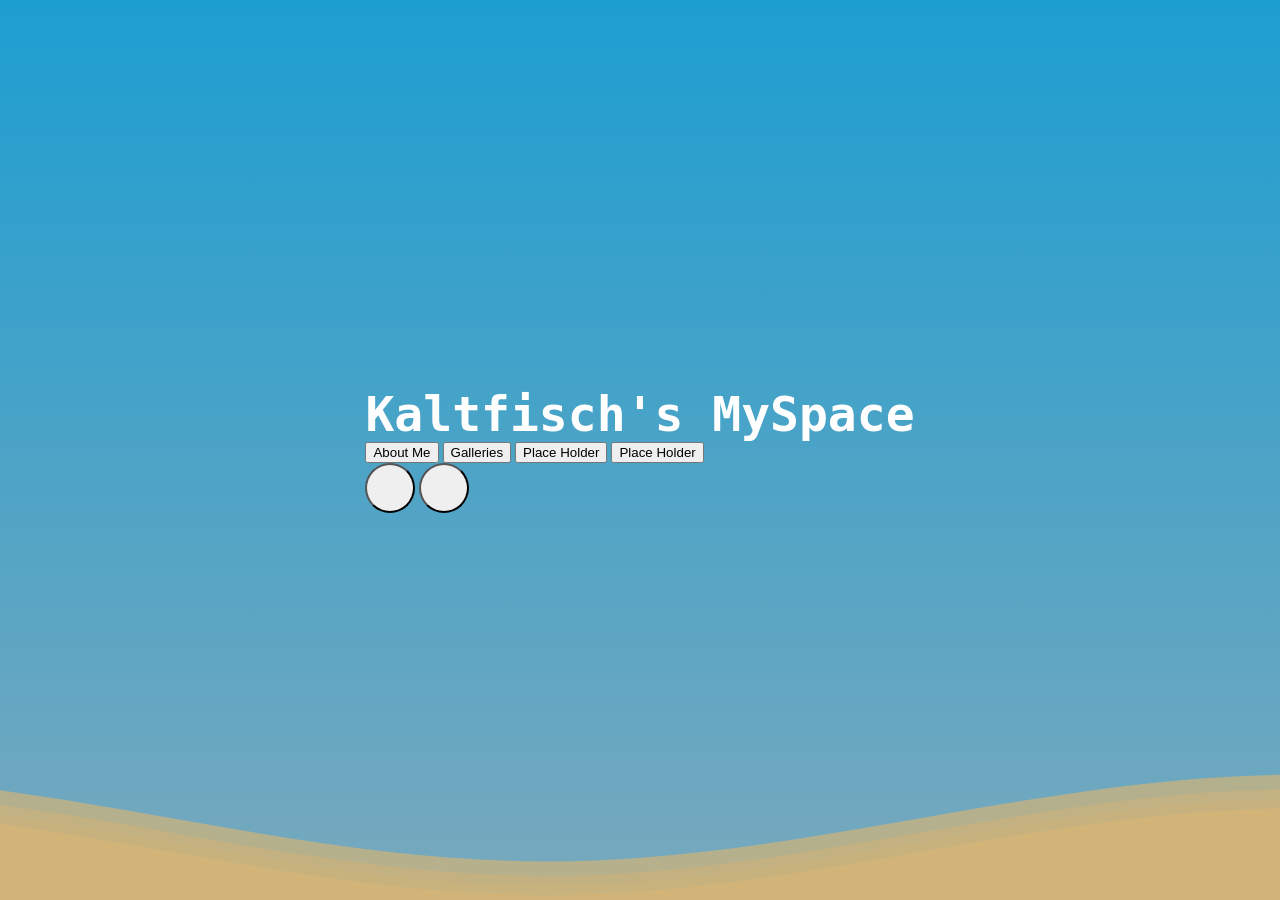
==== index.html @ 04c19750 "prototype uno" ====
<!DOCTYPE html>
<html lang="en">
<head>
    <meta charset="UTF-8">
    <meta name="viewport" content="width=device-width, initial-scale=1.0">
    <title>Document</title>
    <link rel="stylesheet" href="style.css">
</head>
<body>
    <div class="block">
        <!-- <img src="images/thumbnail.png"> -->
        <div id="title">Kaltfisch's MySpace</div>
        <div class="buttons">
            <button id="about-me">About Me</button>
            <button id="galleries">Galleries</button>
            <button>Place Holder</button>
            <button>Place Holder</button>
        </div>
        <audio autoplay loop>
            <source src="bgm.mp3" type="audio/mp3">
            ocean sunset - chill lofi beats by lofidreams
        </audio>
        <div class="links">
            <button id="github"></button>
            <button id="youtube"></button>
        </div>

        <!--Waves start-->
            <svg class="waves" xmlns="http://www.w3.org/2000/svg" xmlns:xlink="http://www.w3.org/1999/xlink" viewBox="0 24 150 28" preserveAspectRatio="none" shape-rendering="auto">
                <defs>
                    <path id="gentle-wave" d="M-160 44c30 0 58-18 88-18s 58 18 88 18 58-18 88-18 58 18 88 18 v44h-352z" />
                </defs>
                <g class="parallax">
                    <use xlink:href="#gentle-wave" x="48" y="0" fill="rgba(210,180,120,0.7)" />
                    <use xlink:href="#gentle-wave" x="48" y="3" fill="rgba(210,180,120,0.5)" />
                    <use xlink:href="#gentle-wave" x="48" y="5" fill="rgba(210,180,120,0.3)" />
                    <use xlink:href="#gentle-wave" x="48" y="7" fill="rgba(210,180,120,1)" />
                </g>
            </svg>
        </div> <!--ref: https://foolishdeveloper.com/css-wave-animation-->
        <!--Waves end-->
    </div>
</body>
</html>
---- style.css ----
body {
    display: flex;
    justify-content: center;
    align-items: center;
}

#title {
    font-family: "Ubuntu Mono", monospace;
    font-size: 48px;
    font-weight: bold;
    color: white;
}

.links button {
    background-size: cover;
    background-position: center;
    background-repeat: no-repeat;
    width: 50px;
    height: 50px;
    border-radius: 50%;
    cursor: pointer;
}

#github {
    background-image: url(images/github-icon.svg);
}

#youtube {
    background-size: 30px;
    background-image: url(images/youtube-icon.svg);
}



/* Waves Animation start*/

body {
    position: relative;
    height: 100vh;
    margin: 0;
    background: #1d9ed1;
    background: linear-gradient(rgba(29, 158, 209, 1) 0%, rgba(121, 169, 189, 1) 100%);
}

.waves {
    position: absolute;
    width: 100%;
    height: 15vh;
    min-height: 100px;
    max-height: 150px;
    bottom: 0;
    left: 0;
}

.parallax>use {
    animation: move-forever 25s cubic-bezier(.55, .5, .45, .5) infinite;
}

.parallax>use:nth-child(1) {
    animation-delay: -2s;
    animation-duration: 7s;
}

.parallax>use:nth-child(2) {
    animation-delay: -3s;
    animation-duration: 10s;
}

.parallax>use:nth-child(3) {
    animation-delay: -4s;
    animation-duration: 13s;
}

.parallax>use:nth-child(4) {
    animation-delay: -5s;
    animation-duration: 20s;
}

@keyframes move-forever {
    0% {
        transform: translate3d(-90px, 0, 0);
    }

    100% {
        transform: translate3d(85px, 0, 0);
    }
}


/*Shrinking for mobile*/

@media (max-width: 768px) {
    .waves {
        height: 40px;
        min-height: 40px;
    }
}

/* Waves Animation end*/
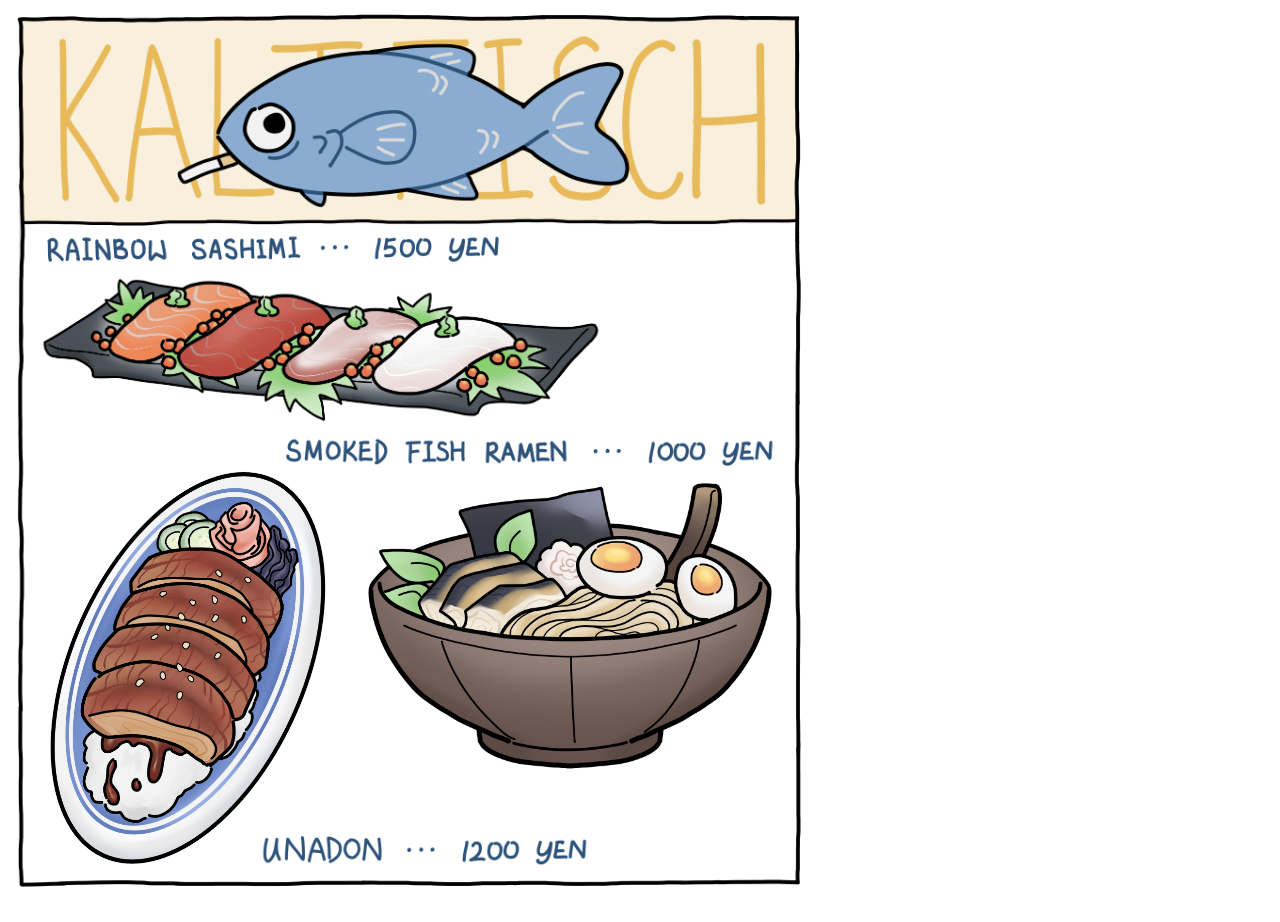
==== commit cdc0061d: "implement main menu" ====
--- a/index.html
+++ b/index.html
@@ -7,38 +7,27 @@
     <link rel="stylesheet" href="style.css">
 </head>
 <body>
-    <div class="block">
-        <!-- <img src="images/thumbnail.png"> -->
-        <div id="title">Kaltfisch's MySpace</div>
-        <div class="buttons">
-            <button id="about-me">About Me</button>
-            <button id="galleries">Galleries</button>
-            <button>Place Holder</button>
-            <button>Place Holder</button>
+    <audio autoplay loop>
+        <source src="bgm.mp3" type="audio/mpeg">
+    </audio>
+
+    <div id="left">
+        <div id="top-banner"></div>
+        <div id="bottom-banner"></div>
+    </div>
+    <div id="menu">
+        <img id="menu-bg" src="images/index-menu.png">
+        <div id="main-bt-container">
+            <img class="main-bt" id="archive" src="images/index-menu-button1.png">
+            <img class="main-bt" id="gallery" src="images/index-menu-button2.png">
+            <img class="main-bt" id="projects" src="images/index-menu-button3.png">
         </div>
-        <audio autoplay loop>
-            <source src="bgm.mp3" type="audio/mp3">
-            ocean sunset - chill lofi beats by lofidreams
-        </audio>
-        <div class="links">
-            <button id="github"></button>
-            <button id="youtube"></button>
-        </div>
-
-        <!--Waves start-->
-            <svg class="waves" xmlns="http://www.w3.org/2000/svg" xmlns:xlink="http://www.w3.org/1999/xlink" viewBox="0 24 150 28" preserveAspectRatio="none" shape-rendering="auto">
-                <defs>
-                    <path id="gentle-wave" d="M-160 44c30 0 58-18 88-18s 58 18 88 18 58-18 88-18 58 18 88 18 v44h-352z" />
-                </defs>
-                <g class="parallax">
-                    <use xlink:href="#gentle-wave" x="48" y="0" fill="rgba(210,180,120,0.7)" />
-                    <use xlink:href="#gentle-wave" x="48" y="3" fill="rgba(210,180,120,0.5)" />
-                    <use xlink:href="#gentle-wave" x="48" y="5" fill="rgba(210,180,120,0.3)" />
-                    <use xlink:href="#gentle-wave" x="48" y="7" fill="rgba(210,180,120,1)" />
-                </g>
-            </svg>
-        </div> <!--ref: https://foolishdeveloper.com/css-wave-animation-->
-        <!--Waves end-->
     </div>
+    <div id="right">
+        <img class="side-bt">
+        <img class="side-bt">
+        <img class="side-bt">
+    </div>
+    <script src="script.js"></script>
 </body>
 </html>
--- a/style.css
+++ b/style.css
@@ -1,99 +1,34 @@
-body {
-    display: flex;
-    justify-content: center;
-    align-items: center;
+* {
+  margin: 0;
+  padding: 0;
+  box-sizing: border-box;
 }
 
-#title {
-    font-family: "Ubuntu Mono", monospace;
-    font-size: 48px;
-    font-weight: bold;
-    color: white;
+body, html {
+  height: 100%;
+  overflow: hidden;
 }
 
-.links button {
-    background-size: cover;
-    background-position: center;
-    background-repeat: no-repeat;
-    width: 50px;
-    height: 50px;
-    border-radius: 50%;
-    cursor: pointer;
+#menu {
+  position: relative;
+  display: inline-block;
 }
 
-#github {
-    background-image: url(images/github-icon.svg);
+#menu-bg {
+  display: block; /* removes inline whitespace gap */
+  height: 100vh;
 }
 
-#youtube {
-    background-size: 30px;
-    background-image: url(images/youtube-icon.svg);
+#main-bt-container {
+  position: absolute;
+  inset: 0; /* stretches to cover #menu exactly */
 }
 
-
-
-/* Waves Animation start*/
-
-body {
-    position: relative;
-    height: 100vh;
-    margin: 0;
-    background: #1d9ed1;
-    background: linear-gradient(rgba(29, 158, 209, 1) 0%, rgba(121, 169, 189, 1) 100%);
+.main-bt {
+  position: absolute;
+  height: auto;
 }
 
-.waves {
-    position: absolute;
-    width: 100%;
-    height: 15vh;
-    min-height: 100px;
-    max-height: 150px;
-    bottom: 0;
-    left: 0;
-}
-
-.parallax>use {
-    animation: move-forever 25s cubic-bezier(.55, .5, .45, .5) infinite;
-}
-
-.parallax>use:nth-child(1) {
-    animation-delay: -2s;
-    animation-duration: 7s;
-}
-
-.parallax>use:nth-child(2) {
-    animation-delay: -3s;
-    animation-duration: 10s;
-}
-
-.parallax>use:nth-child(3) {
-    animation-delay: -4s;
-    animation-duration: 13s;
-}
-
-.parallax>use:nth-child(4) {
-    animation-delay: -5s;
-    animation-duration: 20s;
-}
-
-@keyframes move-forever {
-    0% {
-        transform: translate3d(-90px, 0, 0);
-    }
-
-    100% {
-        transform: translate3d(85px, 0, 0);
-    }
-}
-
-
-/*Shrinking for mobile*/
-
-@media (max-width: 768px) {
-    .waves {
-        height: 40px;
-        min-height: 40px;
-    }
-}
-
-/* Waves Animation end*/+#archive  { top: 29.5%; left: 0%; width: 78%; }
+#gallery  { top: 51%; left: 40%; width: 60%; }
+#projects { top: 50%; left: 4%; width: 38%; }
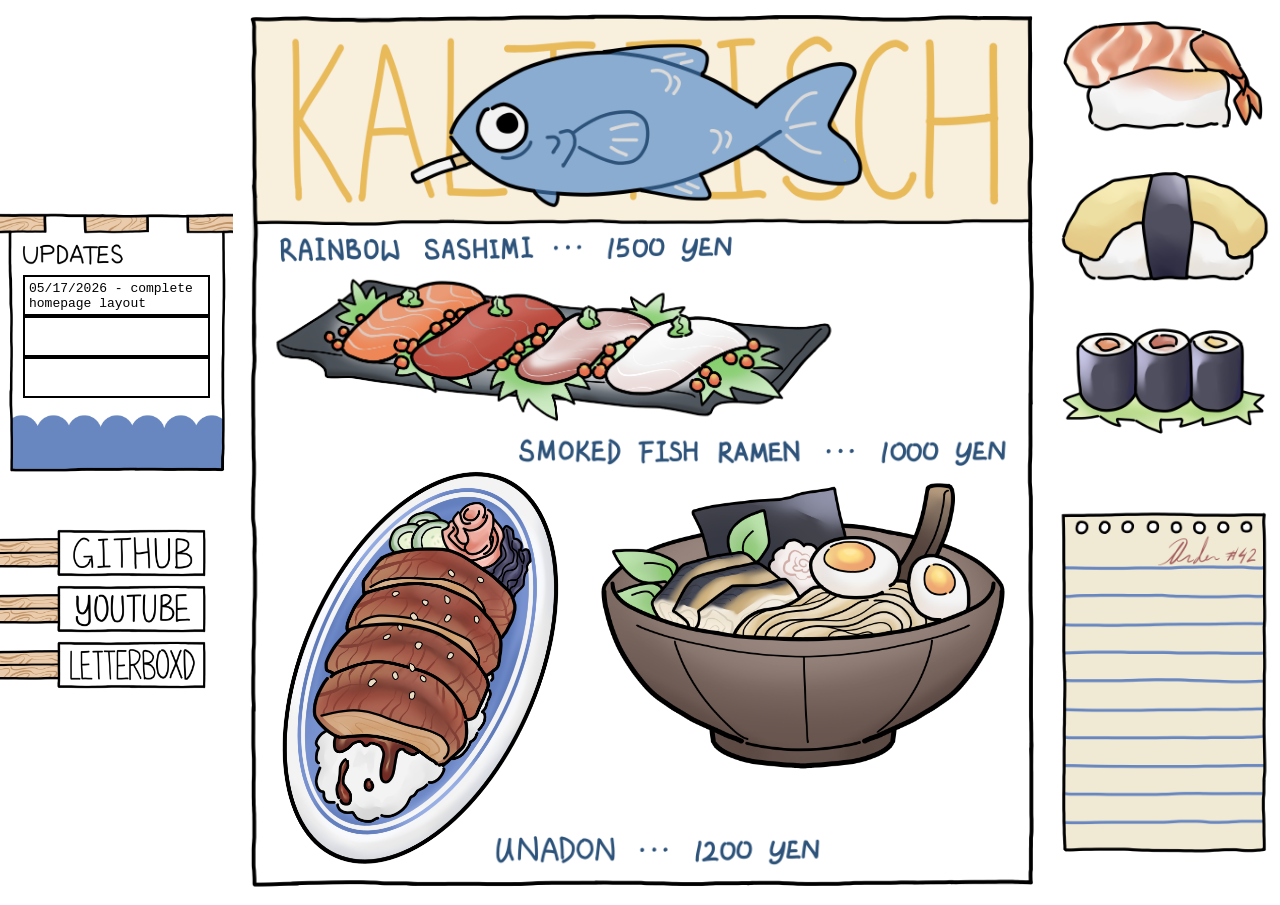
==== commit 72408933: "complete homepage layout" ====
--- a/index.html
+++ b/index.html
@@ -12,8 +12,19 @@
     </audio>
 
     <div id="left">
-        <div id="top-banner"></div>
-        <div id="bottom-banner"></div>
+        <div id="updates">
+            <img id="updates-bg" src="images/index-updates.png">
+            <div id="update-msg-container">
+                <p class="update-msg">05/17/2026 - complete homepage layout</p>
+                <p class="update-msg"></p>
+                <p class="update-msg"></p>
+            </div>
+        </div>
+        <div id="links">
+            <img class="link" id="github" src="images/index-link-github.png">
+            <img class="link" id="youtube" src="images/index-link-youtube.png">
+            <img class="link" id="letterboxd" src="images/index-link-letterboxd.png">
+        </div>
     </div>
     <div id="menu">
         <img id="menu-bg" src="images/index-menu.png">
@@ -24,9 +35,12 @@
         </div>
     </div>
     <div id="right">
-        <img class="side-bt">
-        <img class="side-bt">
-        <img class="side-bt">
+        <div id="sushi">
+            <img class="side-bt" id="aboutme" src="images/index-sushi-aboutme.png">
+            <img class="side-bt" id="contacts" src="images/index-sushi-contacts.png">
+            <img class="side-bt" id="surpriseme" src="images/index-sushi-surpriseme.png">
+        </div>
+        <img id="guestbook" src="images/index-guestbook.png">
     </div>
     <script src="script.js"></script>
 </body>
--- a/style.css
+++ b/style.css
@@ -4,14 +4,90 @@
   box-sizing: border-box;
 }
 
-body, html {
-  height: 100%;
+body {
+  display: flex;
+  flex-direction: row;
+  justify-content: space-between;
+  align-items: stretch;
+  height: 100vh;
   overflow: hidden;
 }
+
+#left, #right {
+  flex: 1;
+  min-width: 0;
+  min-height: 0;
+  display: flex;
+  flex-direction: column;
+}
+
+/* left sidebar start */
+
+#left {
+  align-items: flex-start;
+  justify-content: center;
+  gap: 5%;
+}
+
+#updates {
+  position: relative;
+  display: inline-block;
+  min-height: 0;
+  max-height: 50vh;
+}
+
+#updates-bg {
+  display: block;
+  width: 100%;
+  object-fit: contain;
+  max-height: 50vh;
+  min-height: 0;
+}
+
+#update-msg-container {
+  position: absolute;
+  inset: 0;
+  width: 80%;
+  height: 100%;
+  top: 25%;
+  left: 10%;
+}
+
+.update-msg {
+  border: 2px solid black;
+  height: 15%;
+  padding: 2%;
+  font-family: monospace;
+}
+
+#links {
+  display: flex;
+  flex-direction: column;
+  align-items: start;
+  width: 100%;
+  min-height: 0;
+  flex-shrink: 0; /* stop links from growing with the container */
+}
+
+.link {
+  width: 90%;
+  transition: width 0.15s ease;
+  display: block;
+  object-fit: contain;
+}
+
+.link:hover {
+  width: 100%;
+}
+
+/* left sidebar end */
+
+/* menu start */
 
 #menu {
   position: relative;
   display: inline-block;
+  flex-shrink: 0;
 }
 
 #menu-bg {
@@ -31,4 +107,34 @@
 
 #archive  { top: 29.5%; left: 0%; width: 78%; }
 #gallery  { top: 51%; left: 40%; width: 60%; }
-#projects { top: 50%; left: 4%; width: 38%; }+#projects { top: 50%; left: 4%; width: 38%; }
+
+/* menu end */
+
+/* right sidebar start */
+
+#sushi {
+  flex: 1;
+  display: flex;
+  flex-direction: column;
+  min-height: 0;
+  margin-top: 1%;
+}
+
+.side-bt {
+  min-height: 0;
+  max-height: 100%;
+  display: block;
+  width: 100%;
+  flex: 1;
+  object-fit: contain;
+}
+
+#guestbook {
+  flex: 1;
+  min-height: 0;
+  object-fit: contain;
+  margin-bottom: -2%;
+}
+
+/* right sidebar end */
